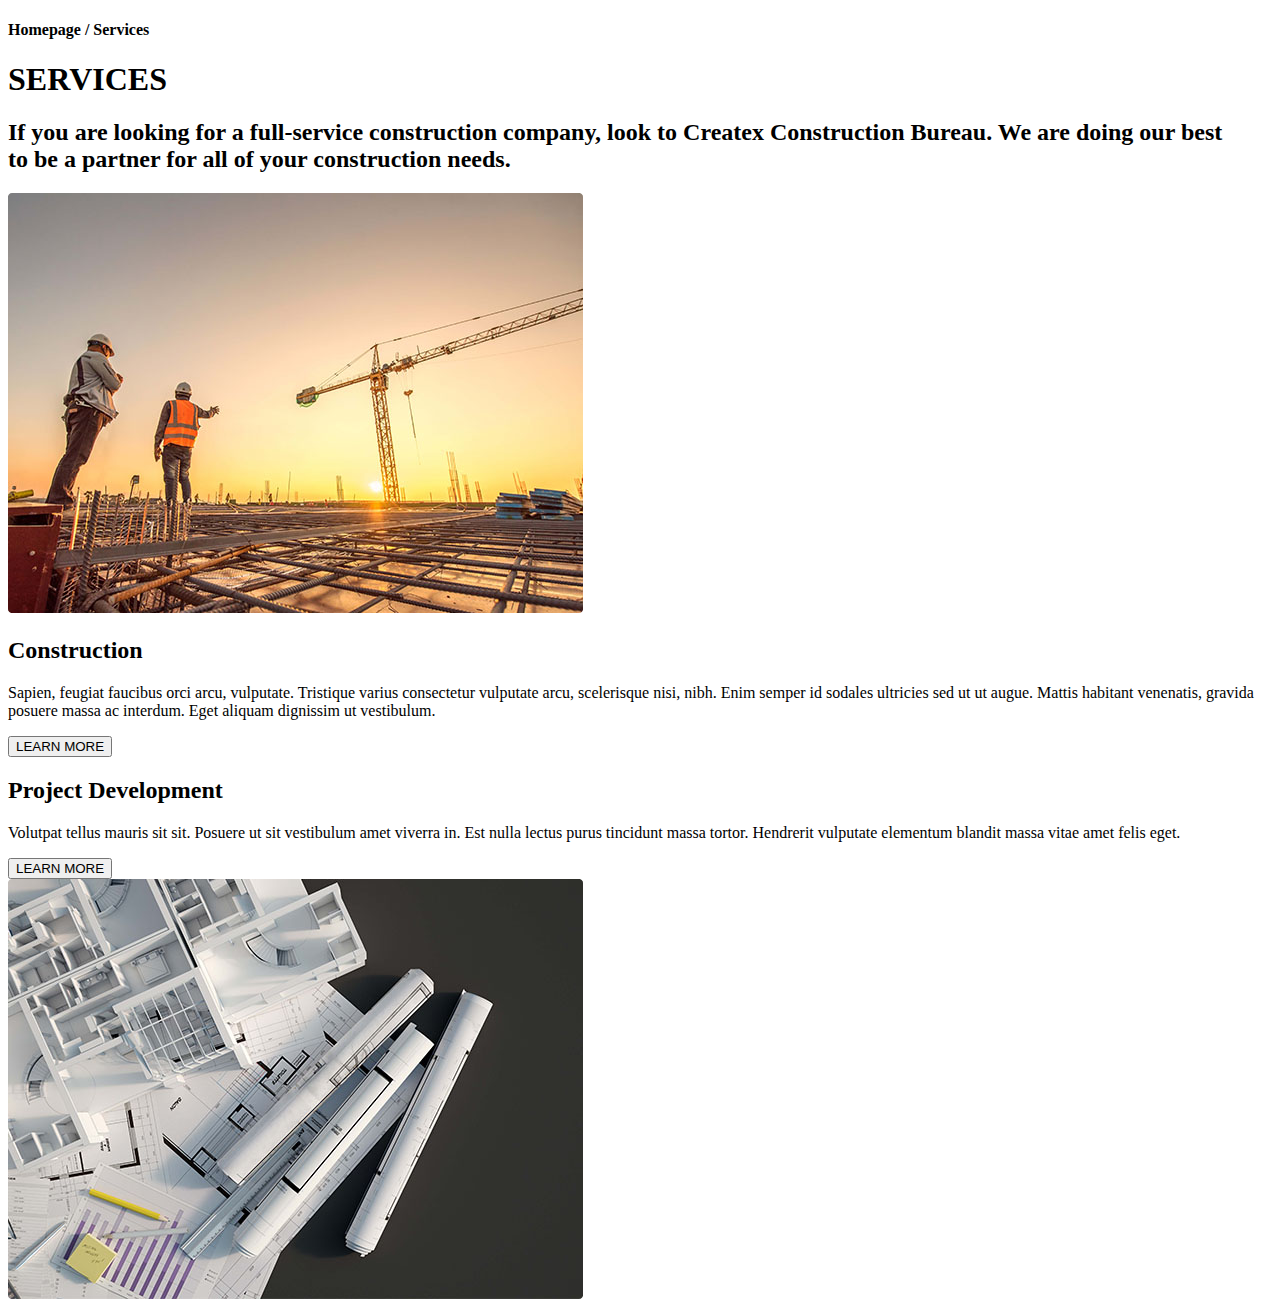
==== Service/index.html @ ad99756c "Add Service" ====
<!DOCTYPE html>
<html lang="en">
<head>
    <meta charset="UTF-8">
    <meta name="viewport" content="width=device-width, initial-scale=1.0">
    <link rel="stylesheet" href="/style.css">
    <link rel="preconnect" href="https://fonts.googleapis.com">
    <link rel="preconnect" href="https://fonts.gstatic.com" crossorigin>
    <link href="https://fonts.googleapis.com/css2?family=Lato:wght@900&family=Ubuntu:wght@400;700&display=swap" rel="stylesheet">
    <title>Service</title>
</head>
<body>
    <section class="service">
        <div class="container">
            <div class="service__text">
                <h4 class="service__menu">Homepage <span class="service__menu_subtext">/ Services</span></h4>
                <h1 class="service__title">SERVICES</h1>
                <h2 class="service__subTitle">If you are looking for a full-service construction company, look to Createx Construction Bureau. We are doing our best to be a partner for all of your construction needs.</h2>
            </div>
            <div class="service__img"></div>
        </div>
        
    </section>
    <div class="container">
        <section class="products">
        
            <div class="block1">
                <img class="products__img" src="image/products1.png" alt="products1">
            <div class="products__text">
                <h2 class="products__title">Construction</h2>
                <p class="products__subTitle">Sapien, feugiat faucibus orci arcu, vulputate. Tristique varius consectetur vulputate arcu, scelerisque nisi, nibh. Enim semper id sodales ultricies sed ut ut augue. Mattis habitant venenatis, gravida posuere massa ac interdum. Eget aliquam dignissim ut vestibulum. </p>
                <button class="products__buttons">LEARN MORE</button>
            </div>
            </div>
            <div class="block2">
                
            <div class="products__text2">
                <h2 class="products__title">Project Development</h2>
                <p class="products__subTitle">Volutpat tellus mauris sit sit. Posuere ut sit vestibulum amet viverra in. Est nulla lectus purus tincidunt massa tortor. Hendrerit vulputate elementum blandit massa vitae amet felis eget. </p>
                <button class="products__buttons">LEARN MORE</button>
            </div>
            <img class="products__img" src="image/products2.png" alt="products2">
            </div>
            
        
        </section>
    </div>
    

   

</div>
</body>
</html>
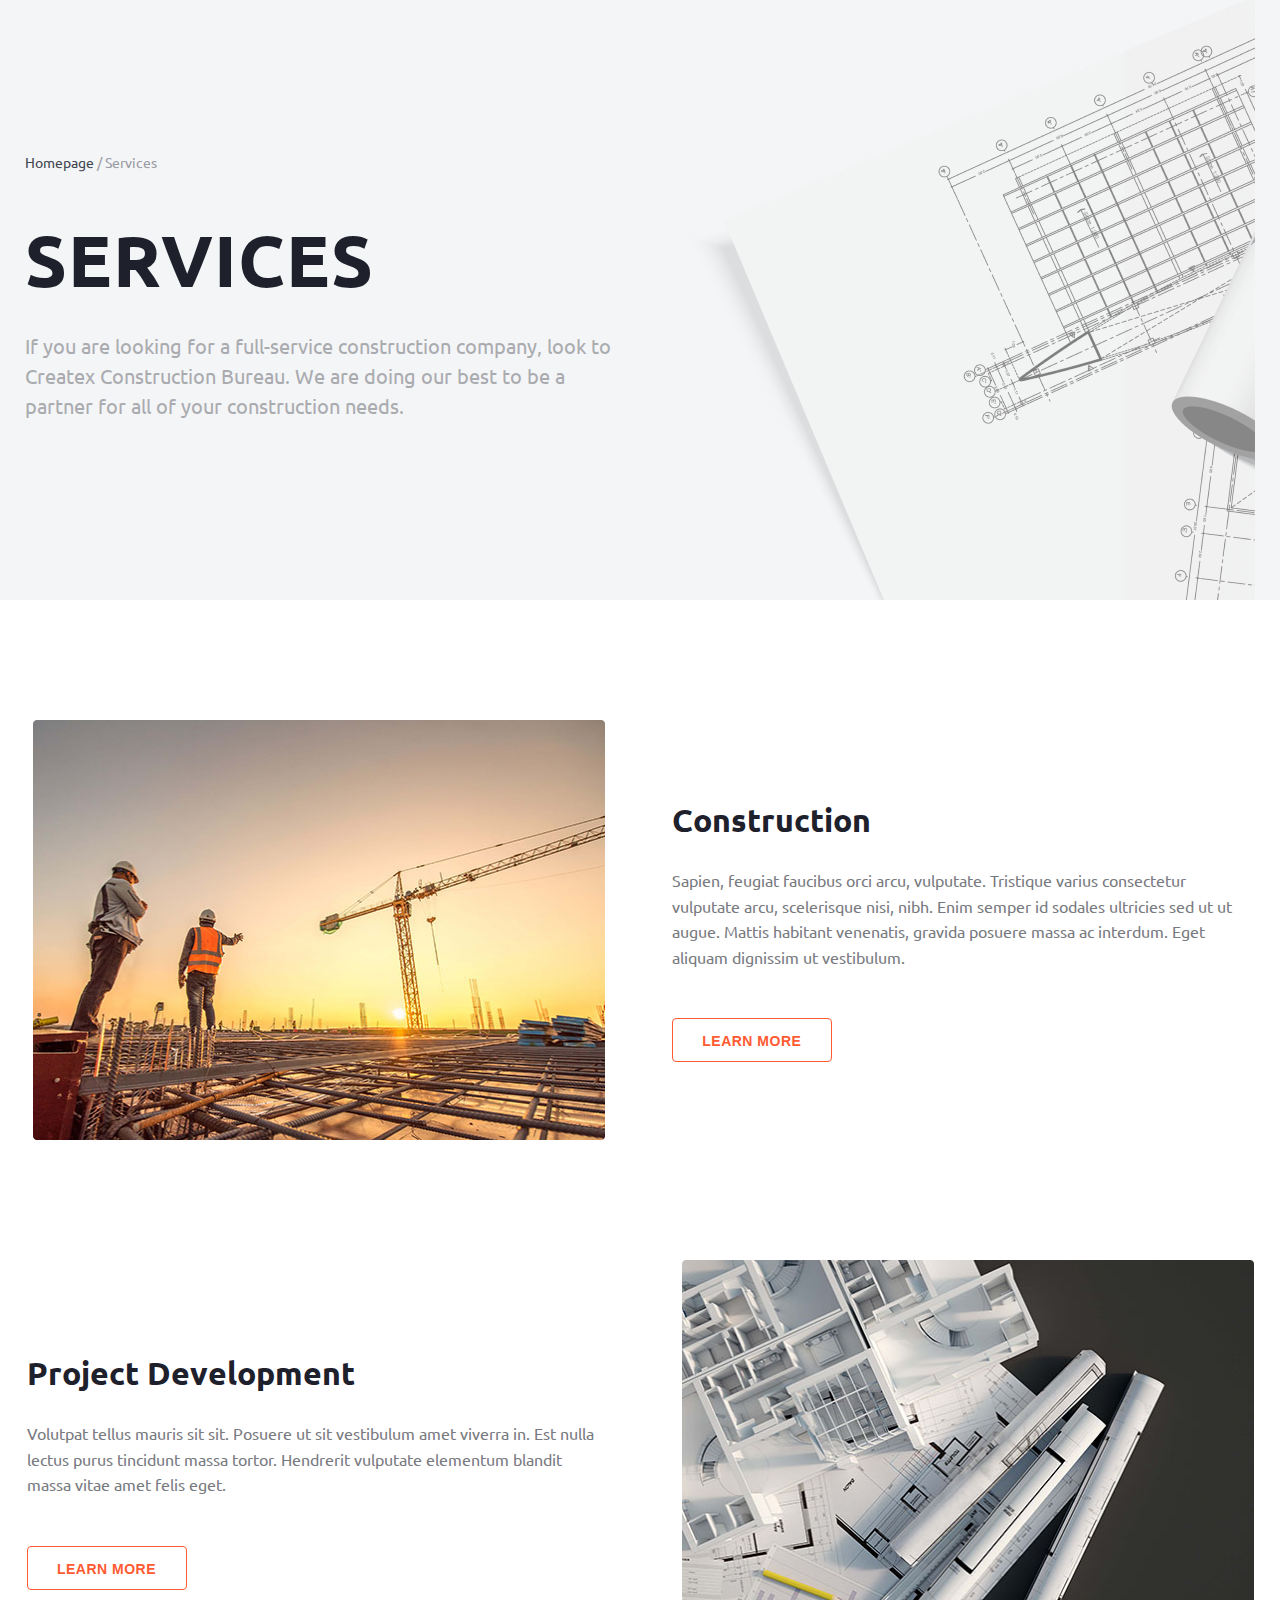
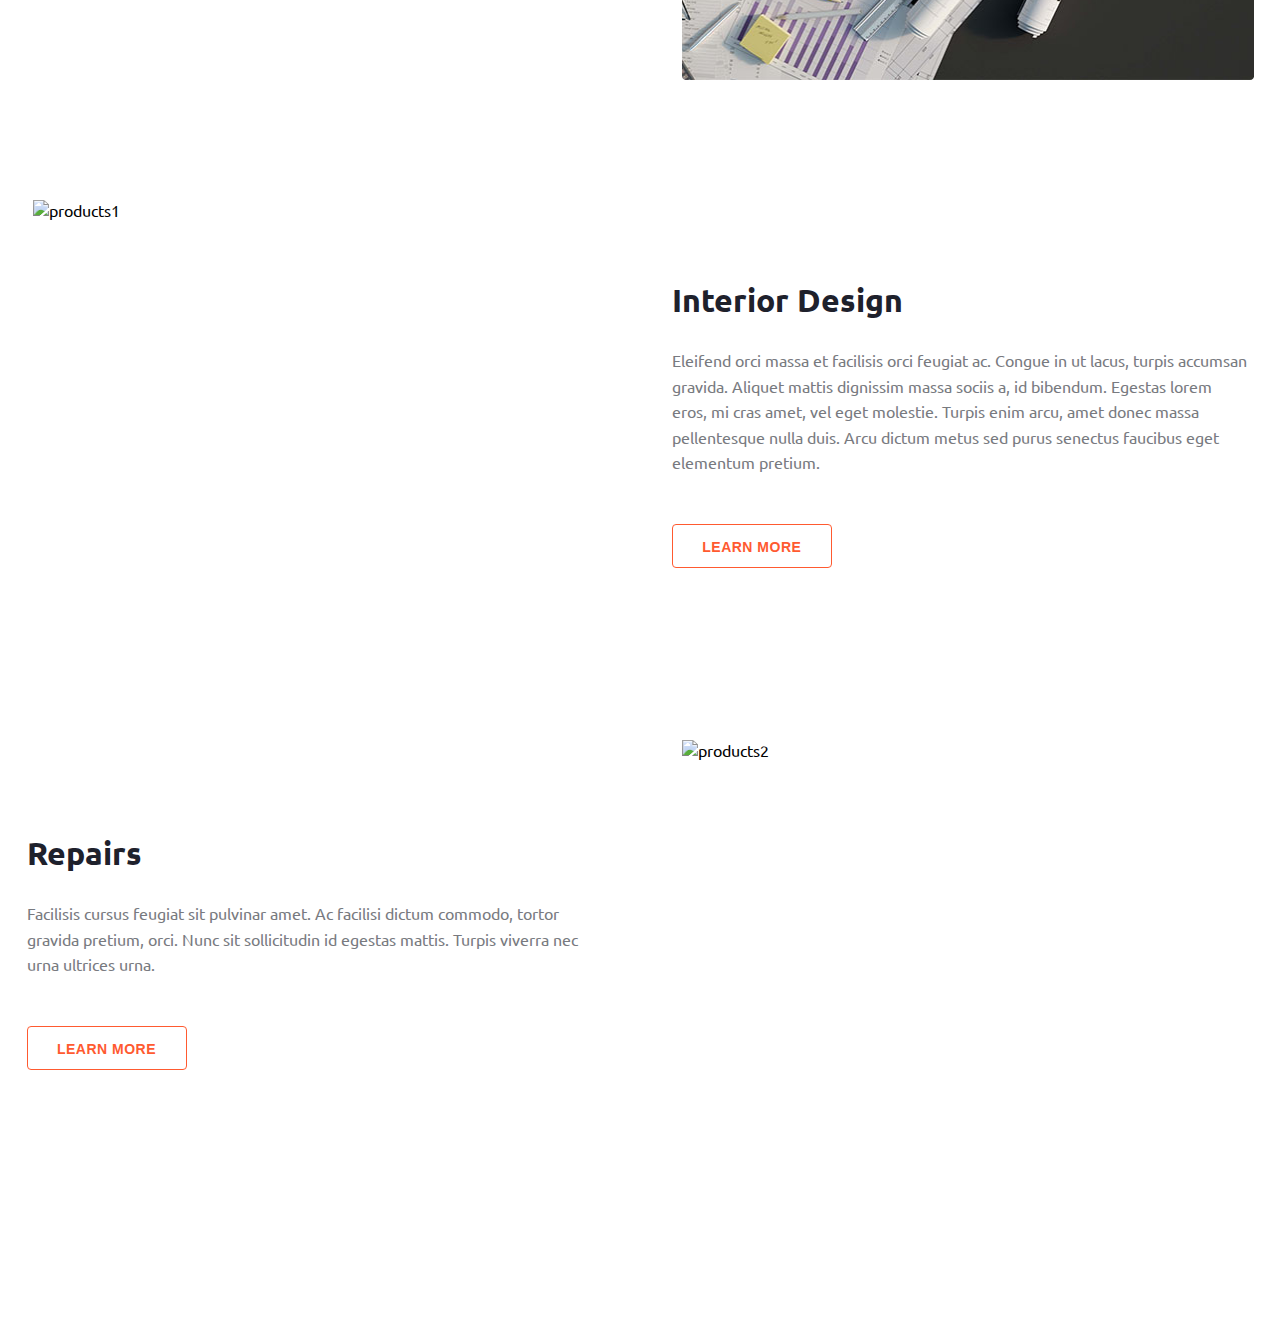
==== commit 42e0485b: "add text service block" ====
--- a/Service/index.html
+++ b/Service/index.html
@@ -3,7 +3,7 @@
 <head>
     <meta charset="UTF-8">
     <meta name="viewport" content="width=device-width, initial-scale=1.0">
-    <link rel="stylesheet" href="/style.css">
+    <link rel="stylesheet" href="style.css">
     <link rel="preconnect" href="https://fonts.googleapis.com">
     <link rel="preconnect" href="https://fonts.gstatic.com" crossorigin>
     <link href="https://fonts.googleapis.com/css2?family=Lato:wght@900&family=Ubuntu:wght@400;700&display=swap" rel="stylesheet">
@@ -15,7 +15,7 @@
             <div class="service__text">
                 <h4 class="service__menu">Homepage <span class="service__menu_subtext">/ Services</span></h4>
                 <h1 class="service__title">SERVICES</h1>
-                <h2 class="service__subTitle">If you are looking for a full-service construction company, look to Createx Construction Bureau. We are doing our best to be a partner for all of your construction needs.</h2>
+                <h2 class="service__subTitle">If you are looking for a full-service construction company, look to Createx Construction Bureau. We are doing our best to be a partner for all of your construction needs.</h2>
             </div>
             <div class="service__img"></div>
         </div>
@@ -23,17 +23,15 @@
     </section>
     <div class="container">
         <section class="products">
-        
             <div class="block1">
                 <img class="products__img" src="image/products1.png" alt="products1">
-            <div class="products__text">
+                <div class="products__text">
                 <h2 class="products__title">Construction</h2>
                 <p class="products__subTitle">Sapien, feugiat faucibus orci arcu, vulputate. Tristique varius consectetur vulputate arcu, scelerisque nisi, nibh. Enim semper id sodales ultricies sed ut ut augue. Mattis habitant venenatis, gravida posuere massa ac interdum. Eget aliquam dignissim ut vestibulum. </p>
                 <button class="products__buttons">LEARN MORE</button>
+                </div>
             </div>
-            </div>
-            <div class="block2">
-                
+            <div class="block3">
             <div class="products__text2">
                 <h2 class="products__title">Project Development</h2>
                 <p class="products__subTitle">Volutpat tellus mauris sit sit. Posuere ut sit vestibulum amet viverra in. Est nulla lectus purus tincidunt massa tortor. Hendrerit vulputate elementum blandit massa vitae amet felis eget. </p>
@@ -41,8 +39,22 @@
             </div>
             <img class="products__img" src="image/products2.png" alt="products2">
             </div>
-            
-        
+            <div class="block1">
+                <img class="products__img" src="image/products3.png" alt="products1">
+                <div class="products__text">
+                    <h2 class="products__title">Interior Design</h2>
+                    <p class="products__subTitle">Eleifend orci massa et facilisis orci feugiat ac. Congue in ut lacus, turpis accumsan gravida. Aliquet mattis dignissim massa sociis a, id bibendum. Egestas lorem eros, mi cras amet, vel eget molestie. Turpis enim arcu, amet donec massa pellentesque nulla duis. Arcu dictum metus sed purus senectus faucibus eget elementum pretium.  </p>
+                    <button class="products__buttons">LEARN MORE</button>
+                </div>
+            </div>
+            <div class="block4">
+                <div class="products__text2">
+                    <h2 class="products__title">Repairs</h2>
+                    <p class="products__subTitle">Facilisis cursus feugiat sit pulvinar amet. Ac facilisi dictum commodo, tortor gravida pretium, orci. Nunc sit sollicitudin id egestas mattis. Turpis viverra nec urna ultrices urna. </p>
+                    <button class="products__buttons">LEARN MORE</button>
+                </div>
+                <img class="products__img" src="image/products4.png" alt="products2">
+            </div>
         </section>
     </div>
     
--- a/Service/style.css
+++ b/Service/style.css
@@ -0,0 +1,128 @@
+*{
+    padding: 0;
+    margin: 0 auto;
+}
+
+.service{
+    background: rgb(244, 245, 247);
+    font-family: 'Ubuntu';
+    
+}
+.container{
+    max-width: 1230px;
+    width: 100%;
+    display: flex;
+    
+}
+
+.service__text{
+    margin-top: 152px;
+}
+
+.service__menu{
+    font-weight: 400;
+    font-size: 14px;
+    line-height: 150%;  
+    color: rgb(66, 69, 81);
+}
+
+.service__menu_subtext{
+    color: rgb(154, 156, 165);
+}
+
+.service__title{
+    margin-top: 40px;
+    font-weight: 700;
+    font-size: 72px;
+    line-height: 130%;
+    letter-spacing: 1px;
+    color: rgb(30, 33, 44);
+    text-shadow: 0 4px 4px 0 rgba(0, 0, 0, 0.25);
+   
+}
+
+.service__subTitle{
+    height: 90px;
+    width: 600px;
+    margin-top: 24px;
+    font-weight: 400;
+    font-size: 20px;
+    line-height: 150%;
+    color: rgb(120, 122, 128);
+    opacity: 60%;
+    text-shadow: 0 4px 4px 0 rgba(0, 0, 0, 0.25);
+}
+
+.service__img{
+    background-image: url(image/image.png);
+    width: 975px;
+    height: 600px;
+}
+
+.block1{
+    display: flex;
+}
+.block2{
+    display: flex;
+}
+.block3{
+    display: flex;
+}
+.block4{
+    display: flex;
+    padding-bottom: 180px;
+}
+
+.products{
+    background: rgb(255, 255, 255);
+    font-family: 'Ubuntu'
+}
+
+.products__img{
+    margin-top: 120px;
+    width: 572px;
+    height: 420px;
+}
+
+.products__text{
+    margin-top: 196px;
+    margin-left: 60px;
+}
+
+.products__title{
+color: rgb(30, 33, 44);
+font-size: 32px;
+font-weight: 700;
+line-height: 150%;
+letter-spacing: 0%;
+}
+
+.products__subTitle{
+    width: 575px;
+    margin-top: 24px;
+    color: rgb(120, 122, 128);
+    font-size: 16px;
+    font-weight: 400;
+    line-height: 160%;
+    letter-spacing: 0%;
+}
+
+.products__buttons{
+    width: 160px;
+    height: 44px;
+    margin-top: 48px;
+    border: 1px solid rgb(255, 90, 48);
+    border-radius: 4px;
+    color: rgb(255, 90, 48);
+    font-size: 14px;
+    font-weight: 700;
+    line-height: 44px;
+    letter-spacing: 0.5px;
+    background-color: white;
+}
+
+.products__text2{
+    margin-top: 209px;
+    margin-right: 80px;
+}
+
